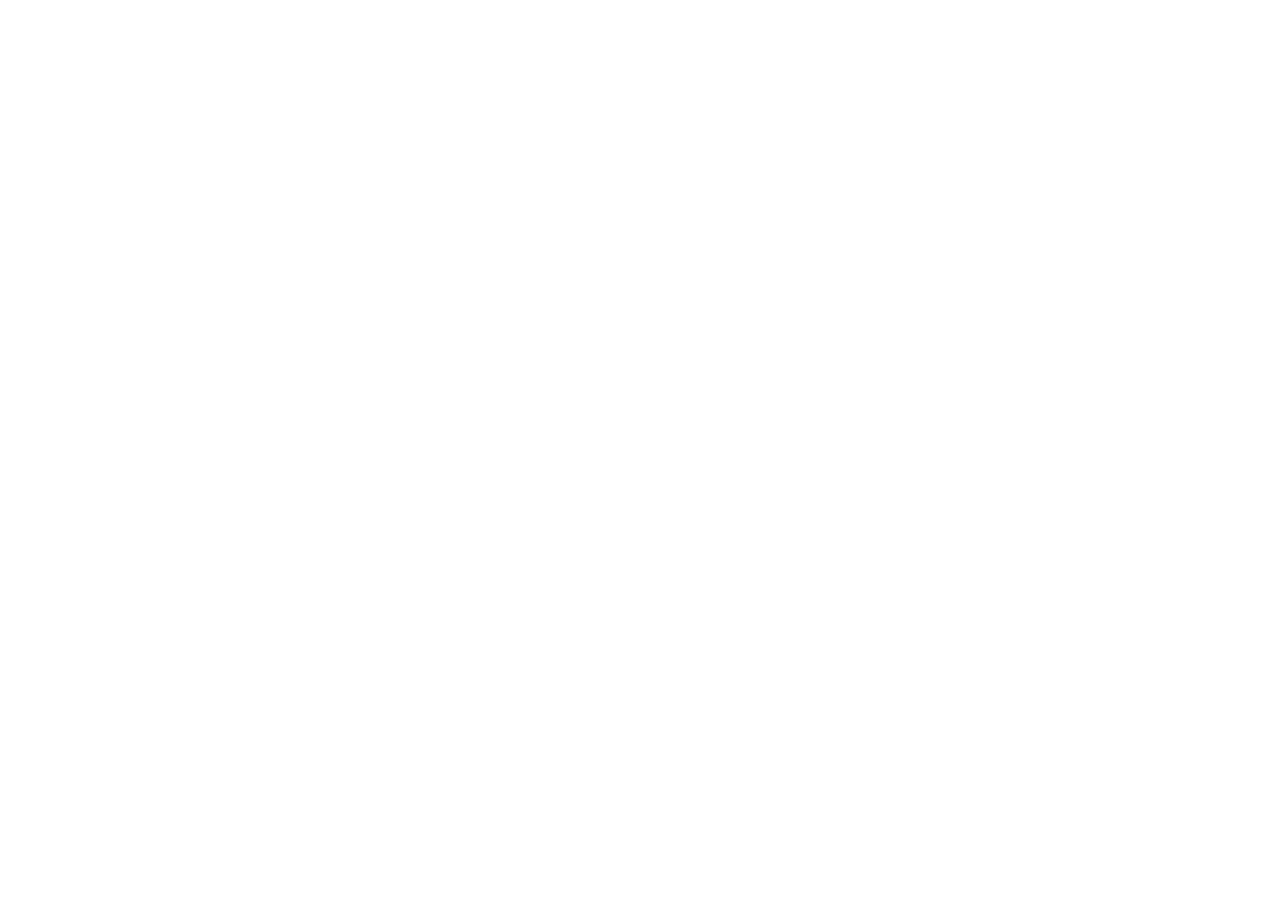
==== comparisons.html @ 6d184003 "Setting up website structure" ====
<!DOCTYPE html>
<html lang="en">

<head>
    <meta charset="UTF-8">
    <meta http-equiv="X-UA-Compatible" content="IE=edge">
    <meta name="viewport" content="width=device-width, initial-scale=1.0">
    <title>Document</title>
</head>

<body>

</body>

</html>
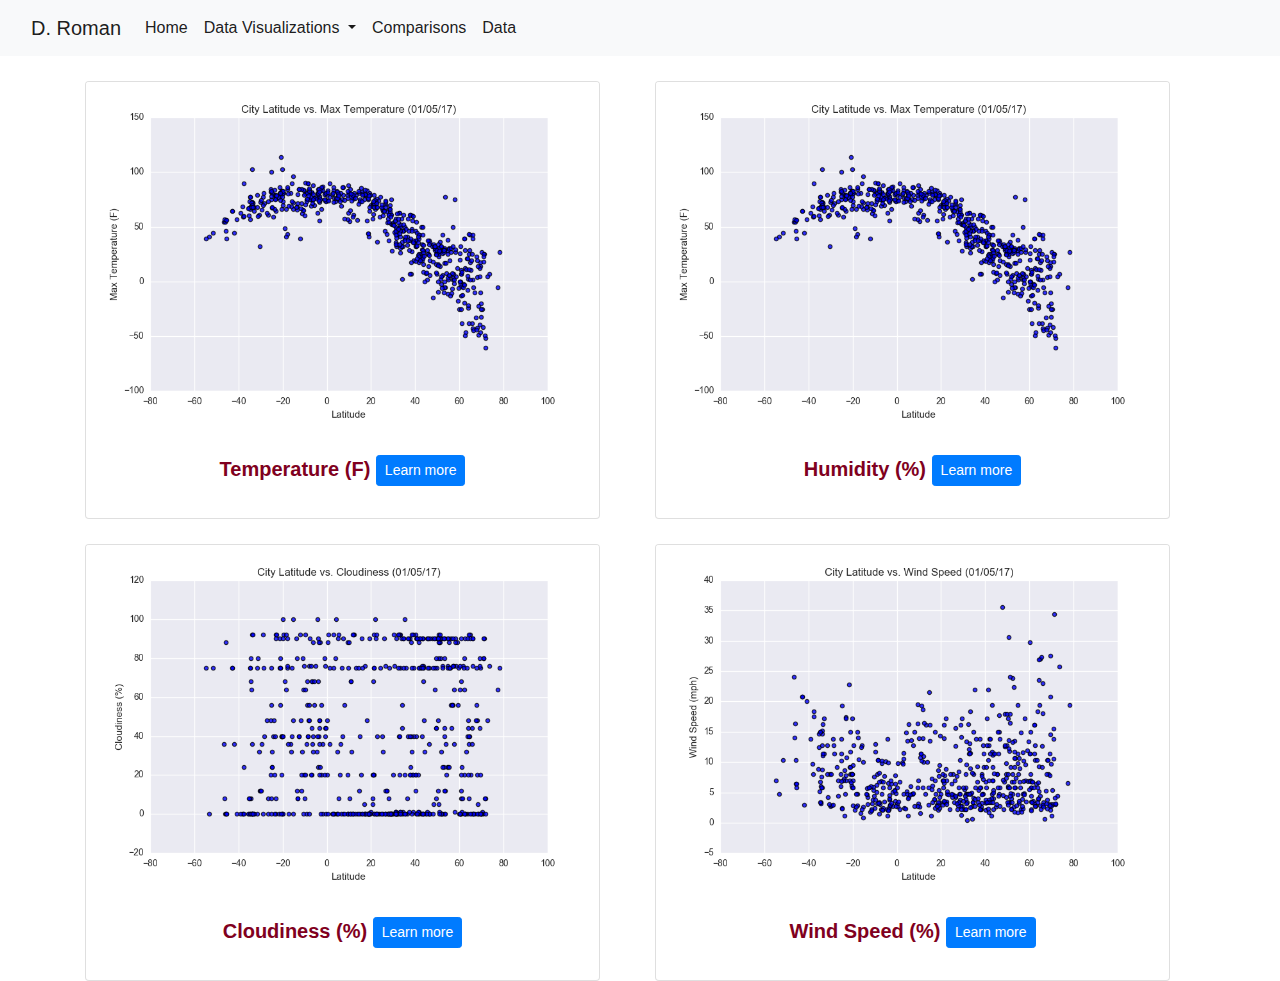
==== commit 1d1590a8: "Adjusted card size and added comparison page" ====
--- a/comparisons.html
+++ b/comparisons.html
@@ -1,15 +1,122 @@
 <!DOCTYPE html>
-<html lang="en">
+
+<html>
 
 <head>
-    <meta charset="UTF-8">
-    <meta http-equiv="X-UA-Compatible" content="IE=edge">
-    <meta name="viewport" content="width=device-width, initial-scale=1.0">
-    <title>Document</title>
+    <meta charset="utf-8">
+    <title>D. Roman Web Visualization</title>
+
+    <link rel="stylesheet" href="https://stackpath.bootstrapcdn.com/bootstrap/4.3.1/css/bootstrap.min.css"
+        integrity="sha384-ggOyR0iXCbMQv3Xipma34MD+dH/1fQ784/j6cY/iJTQUOhcWr7x9JvoRxT2MZw1T" crossorigin="anonymous">
+    <link rel="stylesheet" href="style.css">
+
 </head>
 
 <body>
 
+    <nav class="navbar navbar-expand-lg navbar-light bg-light">
+        <div class="container-fluid">
+            <a class="navbar-brand" href="#">D. Roman</a>
+            <button class="navbar-toggler" type="button" data-bs-toggle="collapse"
+                data-bs-target="#navbarSupportedContent" aria-controls="navbarSupportedContent" aria-expanded="false"
+                aria-label="Toggle navigation">
+                <span class="navbar-toggler-icon"></span>
+            </button>
+
+            <div class="collapse navbar-collapse" id="navbarSupportedContent">
+                <ul class="navbar-nav me-auto mb-2 mb-lg-0">
+
+                    <li class="nav-item">
+                        <a class="nav-link active" aria-current="page" href="index.html">Home</a>
+                    </li>
+
+                    <li class="nav-item dropdown">
+                        <a class="nav-link dropdown-toggle active" href="#" id="navbarDropdown" role="button"
+                            data-toggle="dropdown" aria-expanded="false">
+                            Data Visualizations
+                        </a>
+
+                        <ul class="dropdown-menu" aria-labelledby="navbarDropdown">
+                            <li><a class="dropdown-item" href="viz_page_1.html">Temperature (F)</a></li>
+                            <li><a class="dropdown-item" href="viz_page_2.html">Humidity (%)</a></li>
+                            <li><a class="dropdown-item" href="viz_page_3.html">Cloudiness (%)</a></li>
+                            <li><a class="dropdown-item" href="viz_page_4.html">Wind Speed (mph)</a></li>
+                        </ul>
+                    </li>
+
+                    <li class="nav-item">
+                        <a class="nav-link active" aria-current="page" href="comparisons.html">Comparisons</a>
+                    </li>
+
+                    <li class="nav-item">
+                        <a class="nav-link active" aria-current="page" href="data.html">Data</a>
+                    </li>
+                </ul>
+            </div>
+
+        </div>
+    </nav>
+
+
+    <div class="container">
+
+        <div class="row justify-content-md-center">
+
+            <div class="col">
+                <div class="card w-30">
+                    <img src="Resources/assets/images/Fig1.png" class="card-img-top" alt="...">
+                    <div class="card-body">
+                        <h5 class="card-title">Temperature (F) <a href="viz_page_1.html"
+                                class="btn btn-primary btn-sm">Learn more</a></h5>
+                    </div>
+                </div>
+            </div>
+
+            <div class="col">
+                <div class="card w-30">
+                    <img src="Resources/assets/images/Fig1.png" class="card-img-top" alt="...">
+                    <div class="card-body">
+                        <h5 class="card-title">Humidity (%) <a href="viz_page_2.html"
+                                class="btn btn-primary btn-sm">Learn more</a></h5>
+                    </div>
+                </div>
+            </div>
+        </div>
+
+        <div class="row justify-content-md-center">
+
+            <div class="col">
+                <div class="card w-30">
+                    <img src="Resources/assets/images/Fig3.png" class="card-img-top" alt="...">
+                    <div class="card-body">
+                        <h5 class="card-title">Cloudiness (%) <a href="viz_page_3.html"
+                                class="btn btn-primary btn-sm">Learn more</a></h5>
+
+                    </div>
+                </div>
+            </div>
+
+            <div class="col">
+                <div class="card w-30">
+                    <img src="Resources/assets/images/Fig4.png" class="card-img-top" alt="...">
+                    <div class="card-body">
+                        <h5 class="card-title">Wind Speed (%) <a href="viz_page_4.html"
+                                class="btn btn-primary btn-sm">Learn more</a></h5>
+                    </div>
+                </div>
+            </div>
+        </div>
+    </div>
+
+    <script src="https://code.jquery.com/jquery-3.3.1.slim.min.js"
+        integrity="sha384-q8i/X+965DzO0rT7abK41JStQIAqVgRVzpbzo5smXKp4YfRvH+8abtTE1Pi6jizo"
+        crossorigin="anonymous"></script>
+    <script src="https://cdnjs.cloudflare.com/ajax/libs/popper.js/1.14.7/umd/popper.min.js"
+        integrity="sha384-UO2eT0CpHqdSJQ6hJty5KVphtPhzWj9WO1clHTMGa3JDZwrnQq4sF86dIHNDz0W1"
+        crossorigin="anonymous"></script>
+    <script src="https://stackpath.bootstrapcdn.com/bootstrap/4.3.1/js/bootstrap.min.js"
+        integrity="sha384-JjSmVgyd0p3pXB1rRibZUAYoIIy6OrQ6VrjIEaFf/nJGzIxFDsf4x0xIM+B07jRM"
+        crossorigin="anonymous"></script>
 </body>
 
 </html>--- a/style.css
+++ b/style.css
@@ -0,0 +1,15 @@
+.grid {
+    grid-auto-columns: auto;
+}
+
+.card {
+    align-items: center;
+    margin-top: 25px;
+    margin-right: 25px
+}
+
+.card-title {
+    font-weight: bold;
+    color: #800020
+}
+
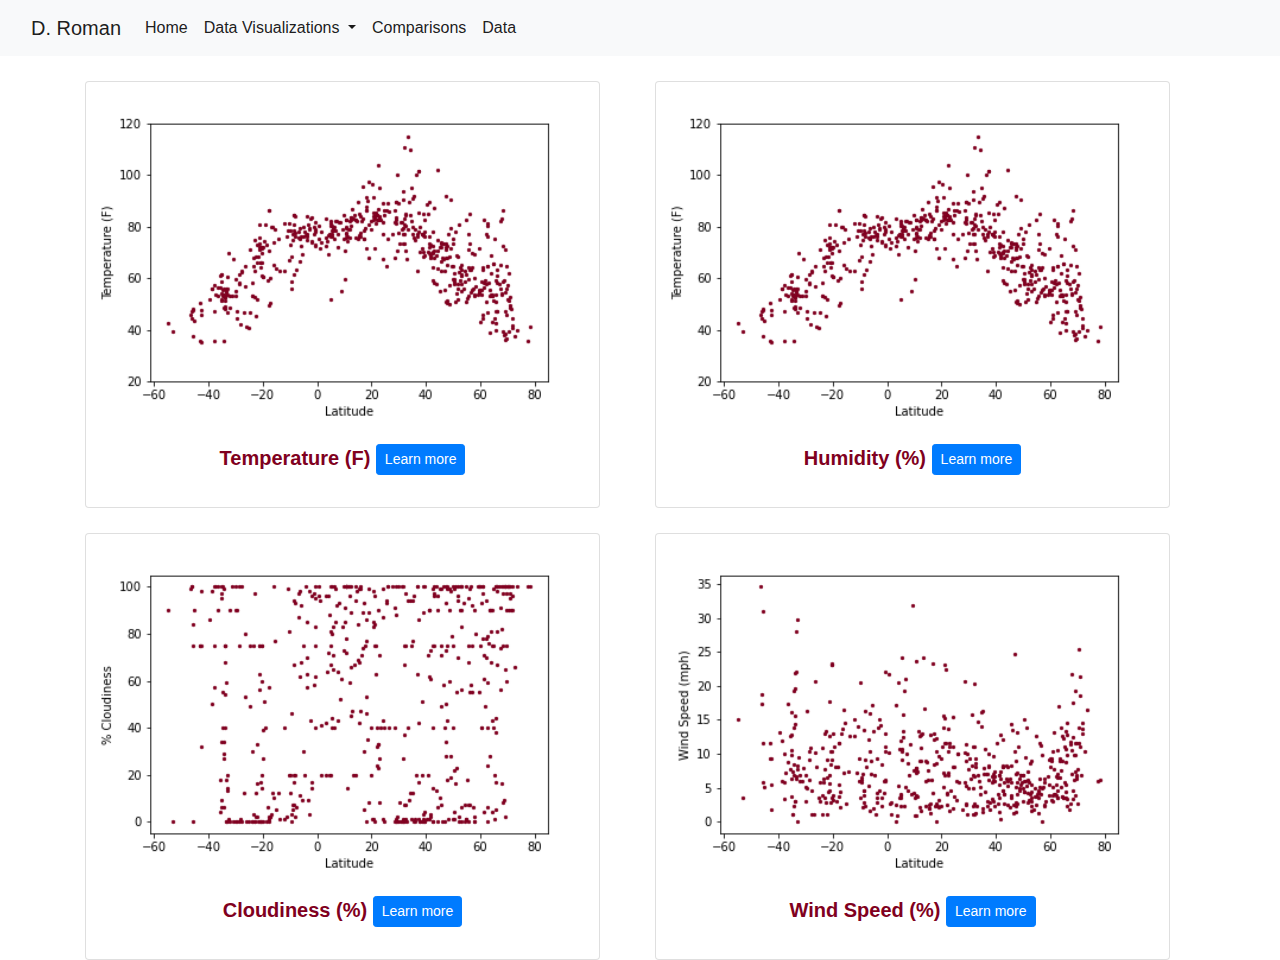
==== commit 67840a3a: "added data page" ====
--- a/comparisons.html
+++ b/comparisons.html
@@ -62,7 +62,7 @@
 
         <div class="row justify-content-md-center">
 
-            <div class="col">
+            <div class="col-lg">
                 <div class="card w-30">
                     <img src="Resources/assets/images/Fig1.png" class="card-img-top" alt="...">
                     <div class="card-body">
@@ -72,7 +72,7 @@
                 </div>
             </div>
 
-            <div class="col">
+            <div class="col-lg">
                 <div class="card w-30">
                     <img src="Resources/assets/images/Fig1.png" class="card-img-top" alt="...">
                     <div class="card-body">
@@ -85,7 +85,7 @@
 
         <div class="row justify-content-md-center">
 
-            <div class="col">
+            <div class="col-lg">
                 <div class="card w-30">
                     <img src="Resources/assets/images/Fig3.png" class="card-img-top" alt="...">
                     <div class="card-body">
@@ -96,7 +96,7 @@
                 </div>
             </div>
 
-            <div class="col">
+            <div class="col-lg">
                 <div class="card w-30">
                     <img src="Resources/assets/images/Fig4.png" class="card-img-top" alt="...">
                     <div class="card-body">
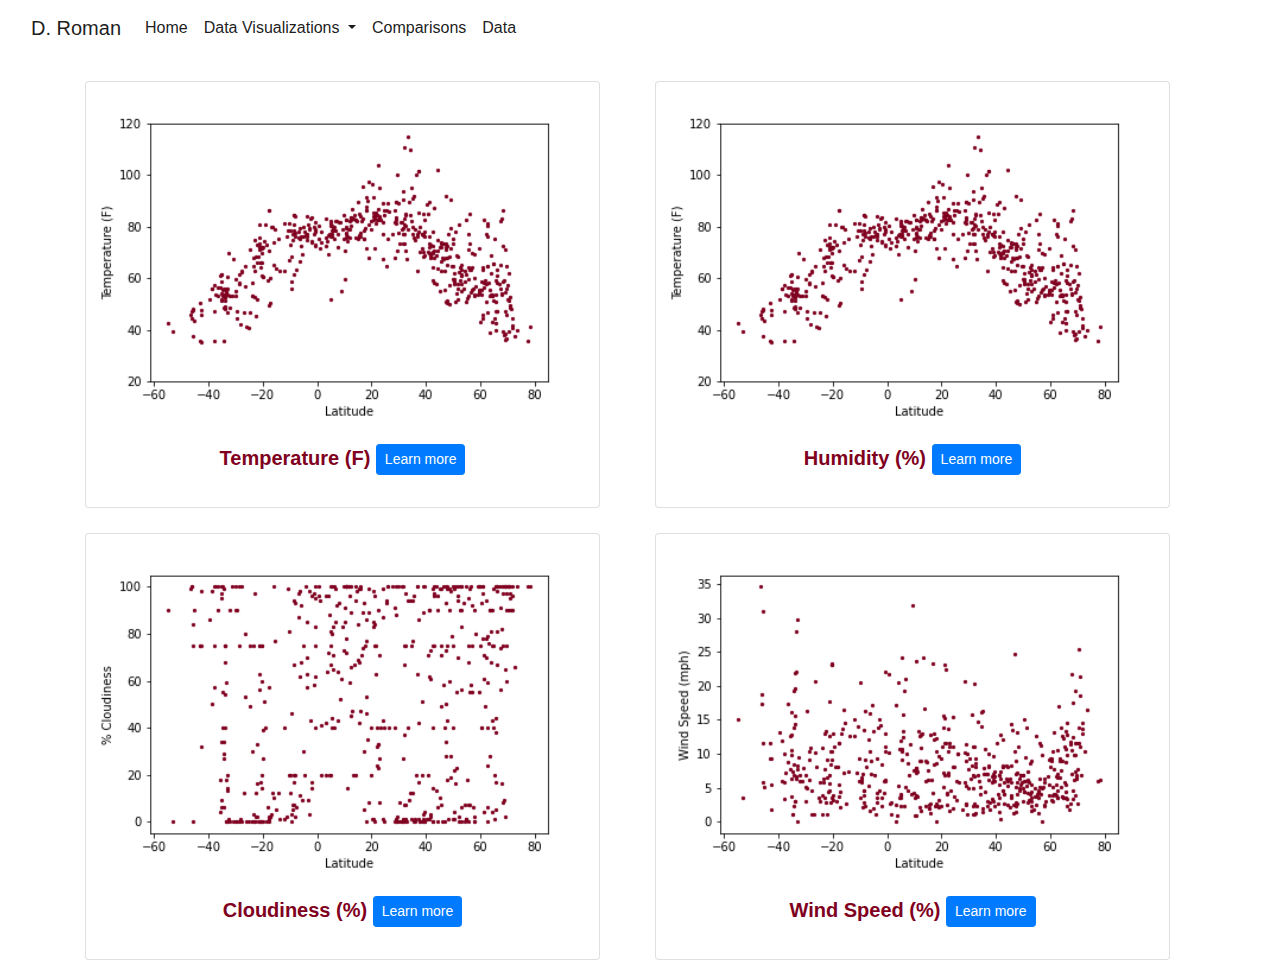
==== commit e1086b46: "completed requested functionality" ====
--- a/comparisons.html
+++ b/comparisons.html
@@ -14,12 +14,11 @@
 
 <body>
 
-    <nav class="navbar navbar-expand-lg navbar-light bg-light">
+    <nav class="navbar navbar-expand-lg navbar-light">
         <div class="container-fluid">
             <a class="navbar-brand" href="#">D. Roman</a>
-            <button class="navbar-toggler" type="button" data-bs-toggle="collapse"
-                data-bs-target="#navbarSupportedContent" aria-controls="navbarSupportedContent" aria-expanded="false"
-                aria-label="Toggle navigation">
+            <button class="navbar-toggler" type="button" data-toggle="collapse" data-target="#navbarSupportedContent"
+                aria-controls="navbarSupportedContent" aria-expanded="false" aria-label="Toggle navigation">
                 <span class="navbar-toggler-icon"></span>
             </button>
 
--- a/style.css
+++ b/style.css
@@ -13,3 +13,30 @@
     color: #800020
 }
 
+@media (max-width: 500px) {
+
+    .navbar {
+        padding: 0px 0px;
+    }
+    
+    a.navbar-brand {
+        font-weight: bold;
+        padding-left: 10px;
+    }
+    
+    ul.dropdown-menu.show {
+        background-color: white
+    }
+    .nav-item {
+        padding-left: 10px
+    }
+    .container-fluid {
+        background-color: #800020;
+    }
+    
+    a {
+        color: white;
+    }
+    
+
+}